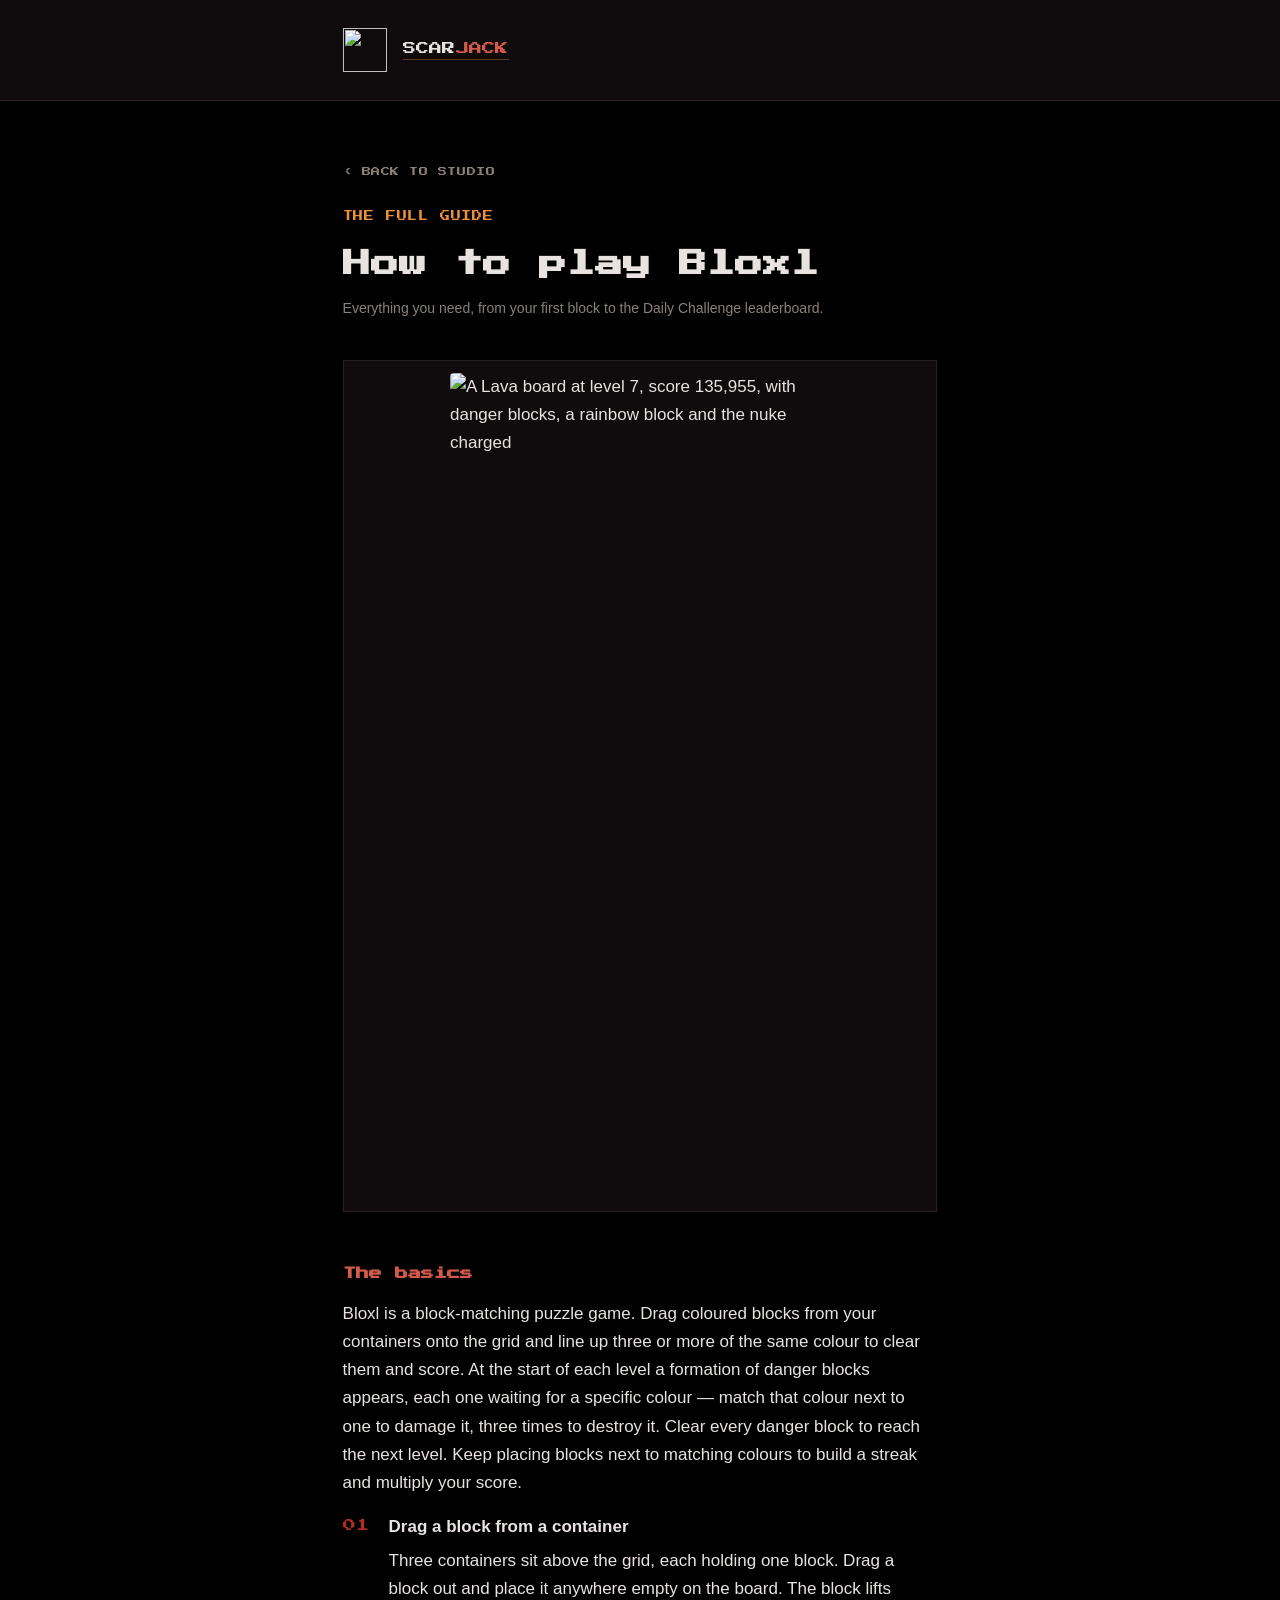
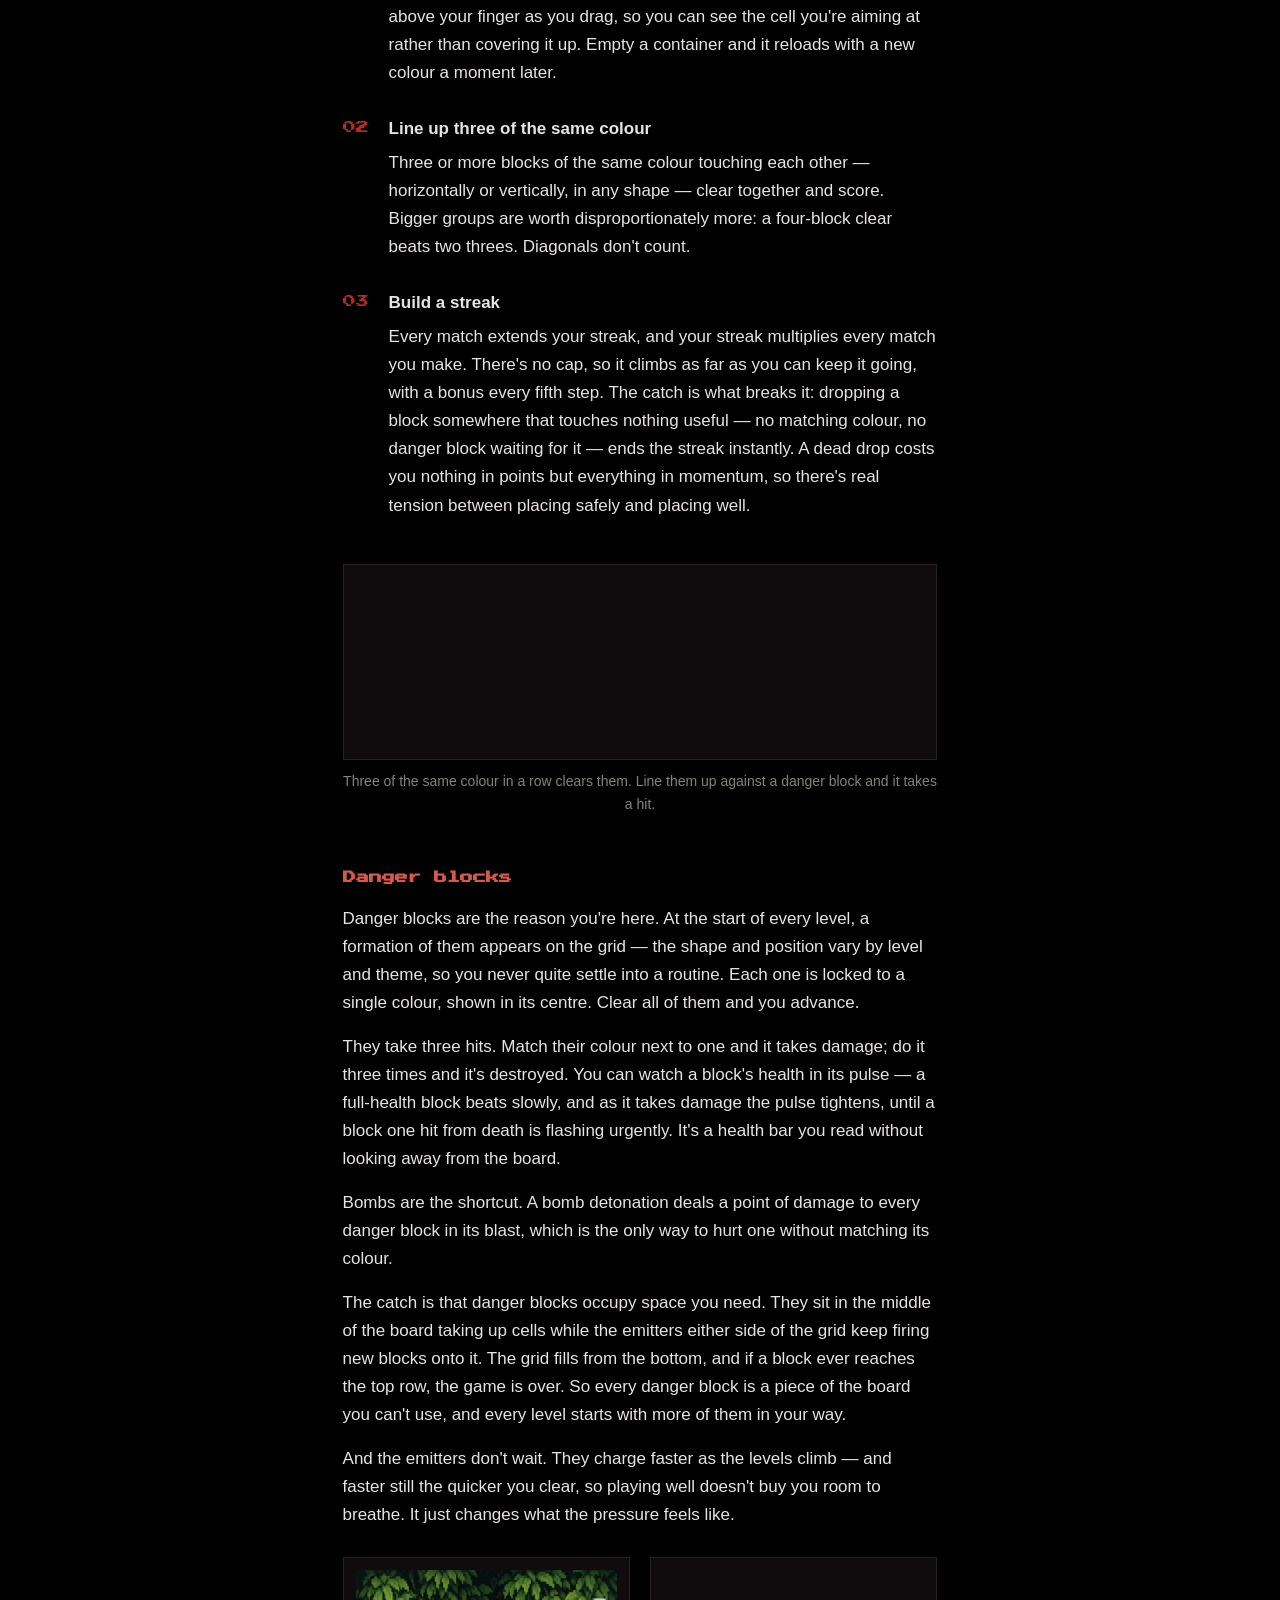
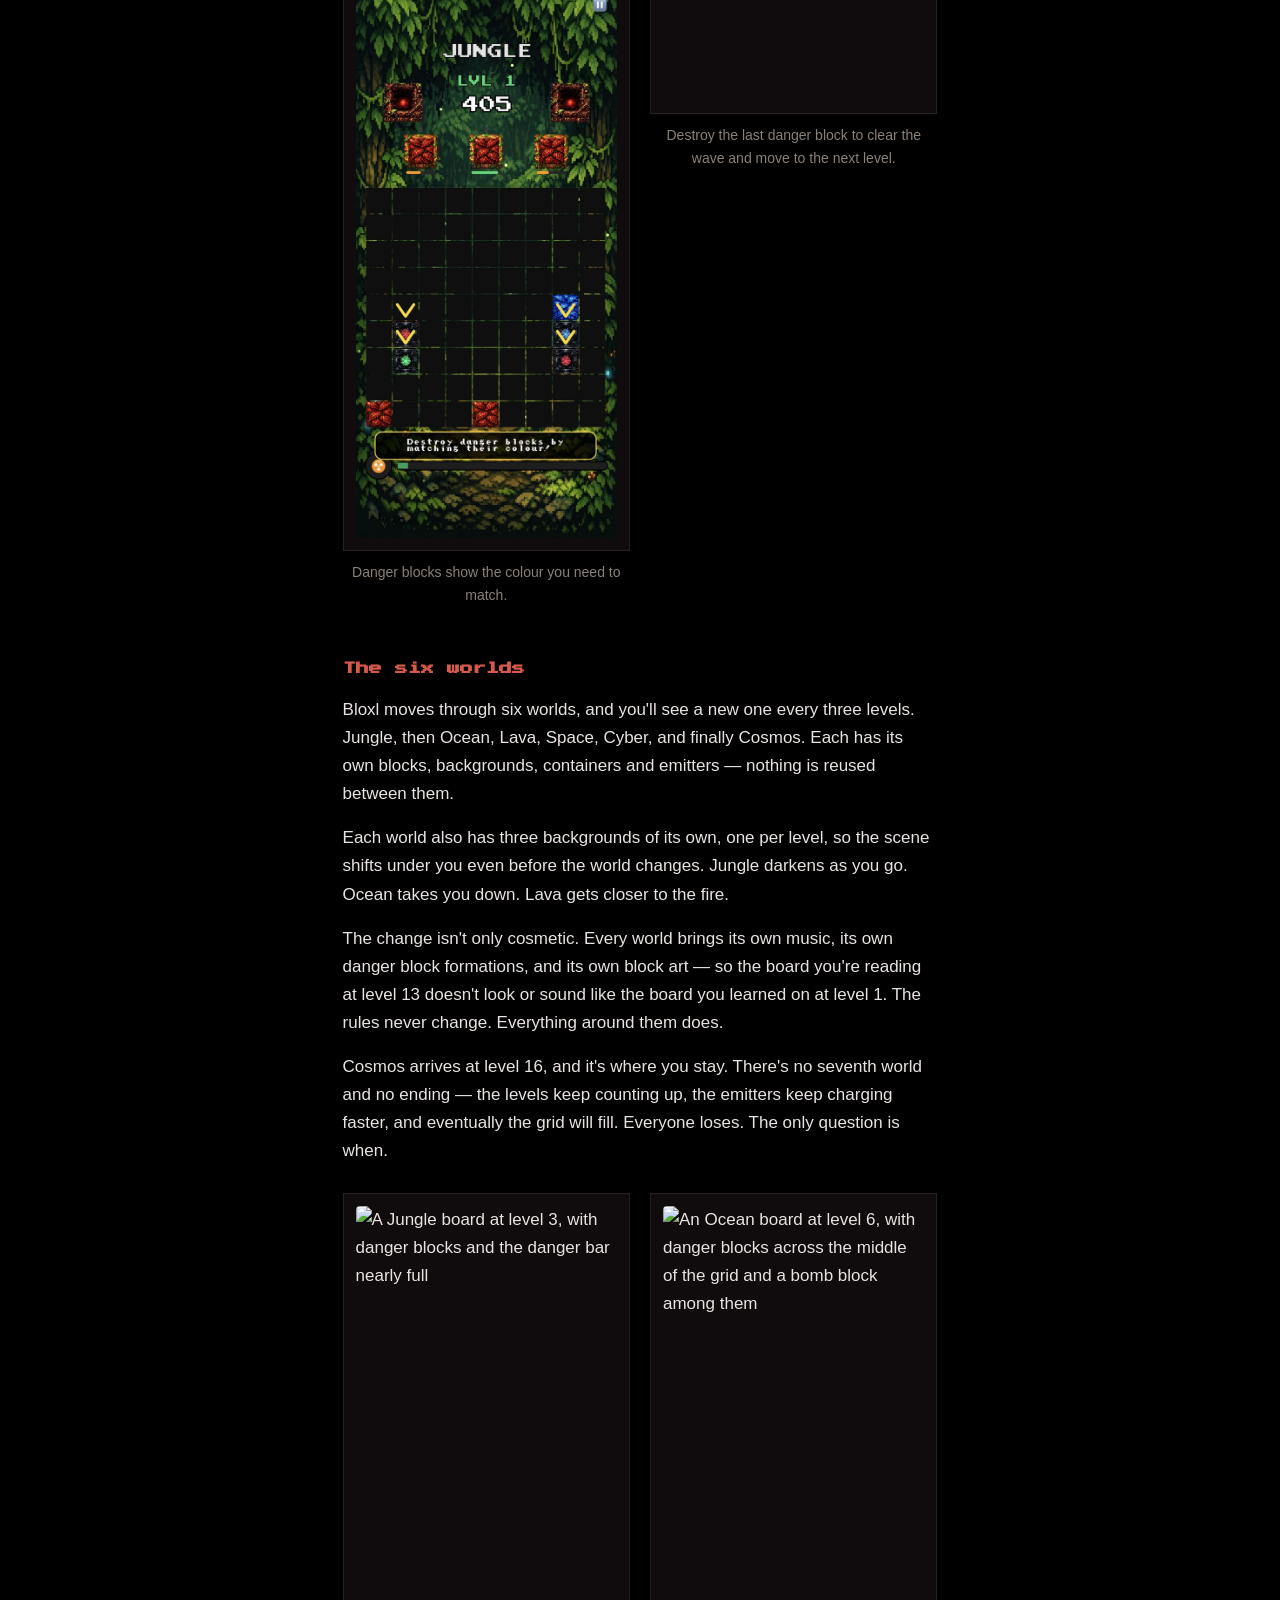
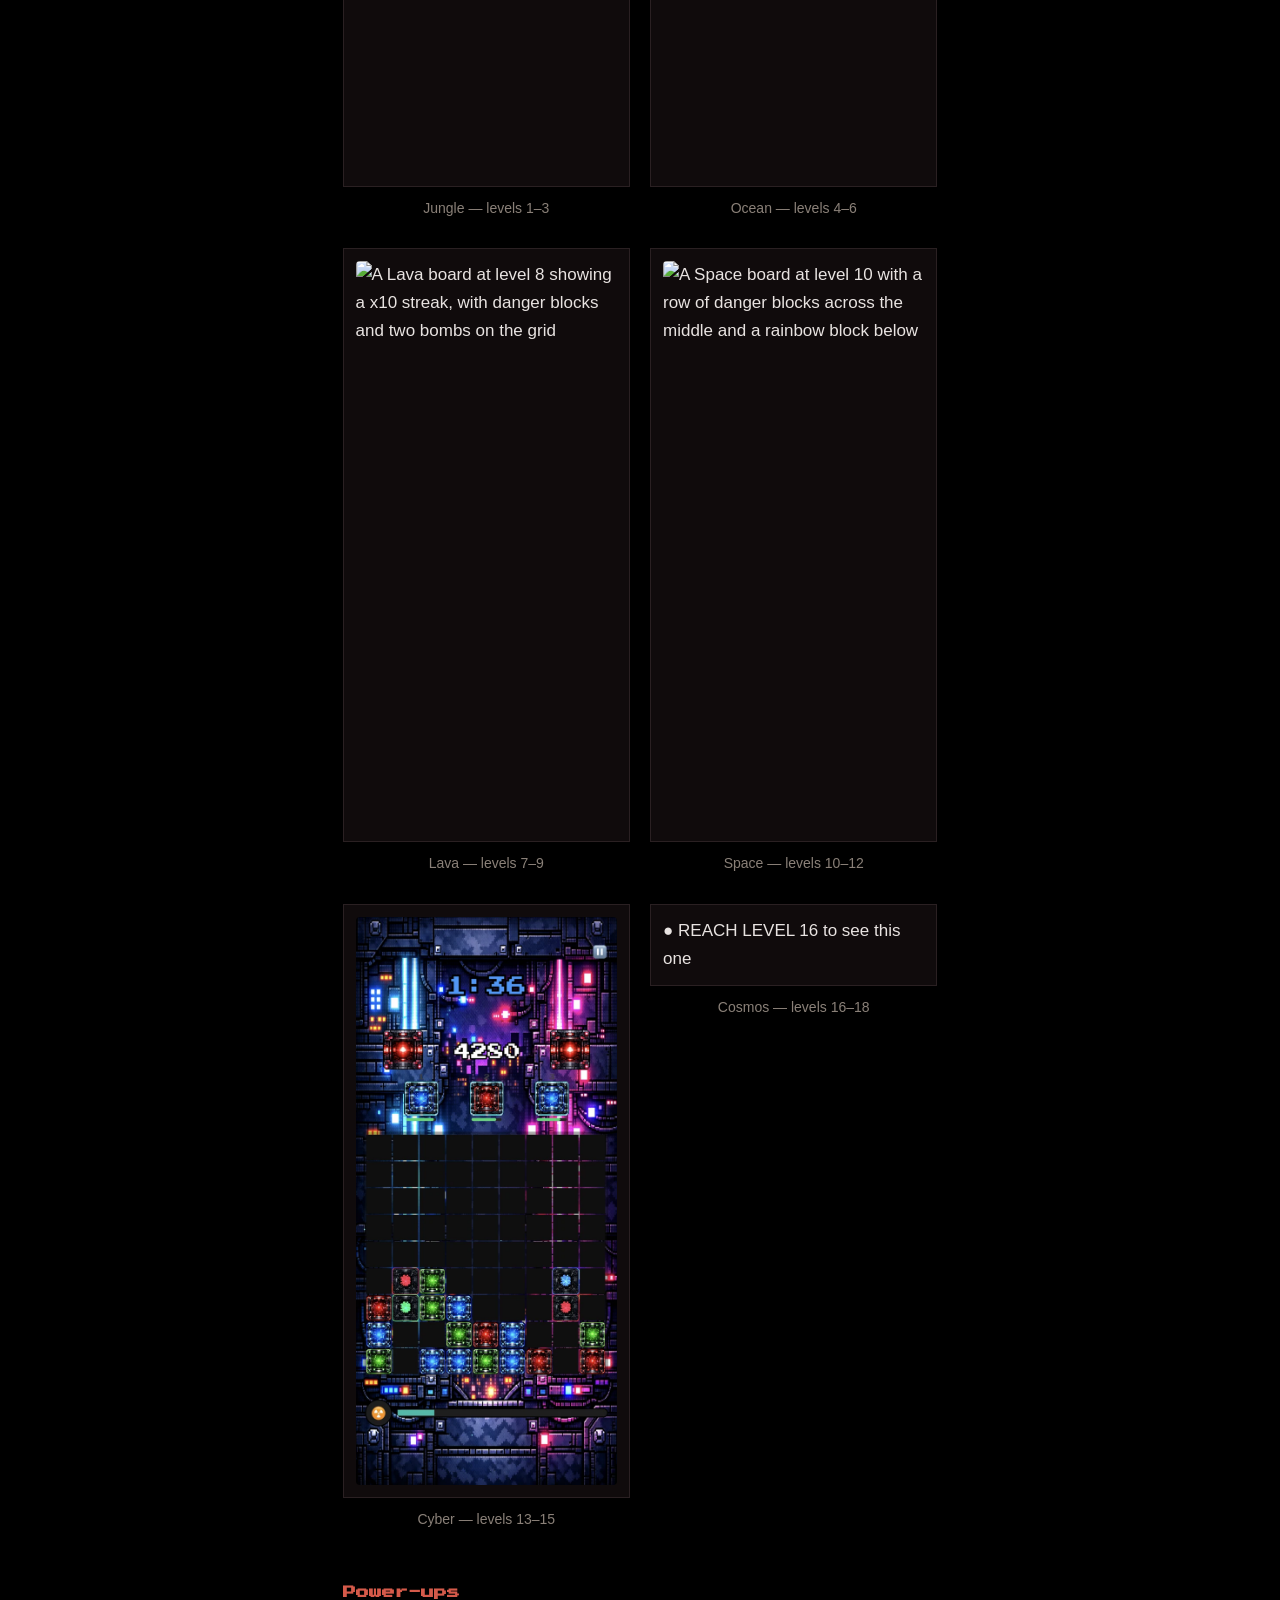
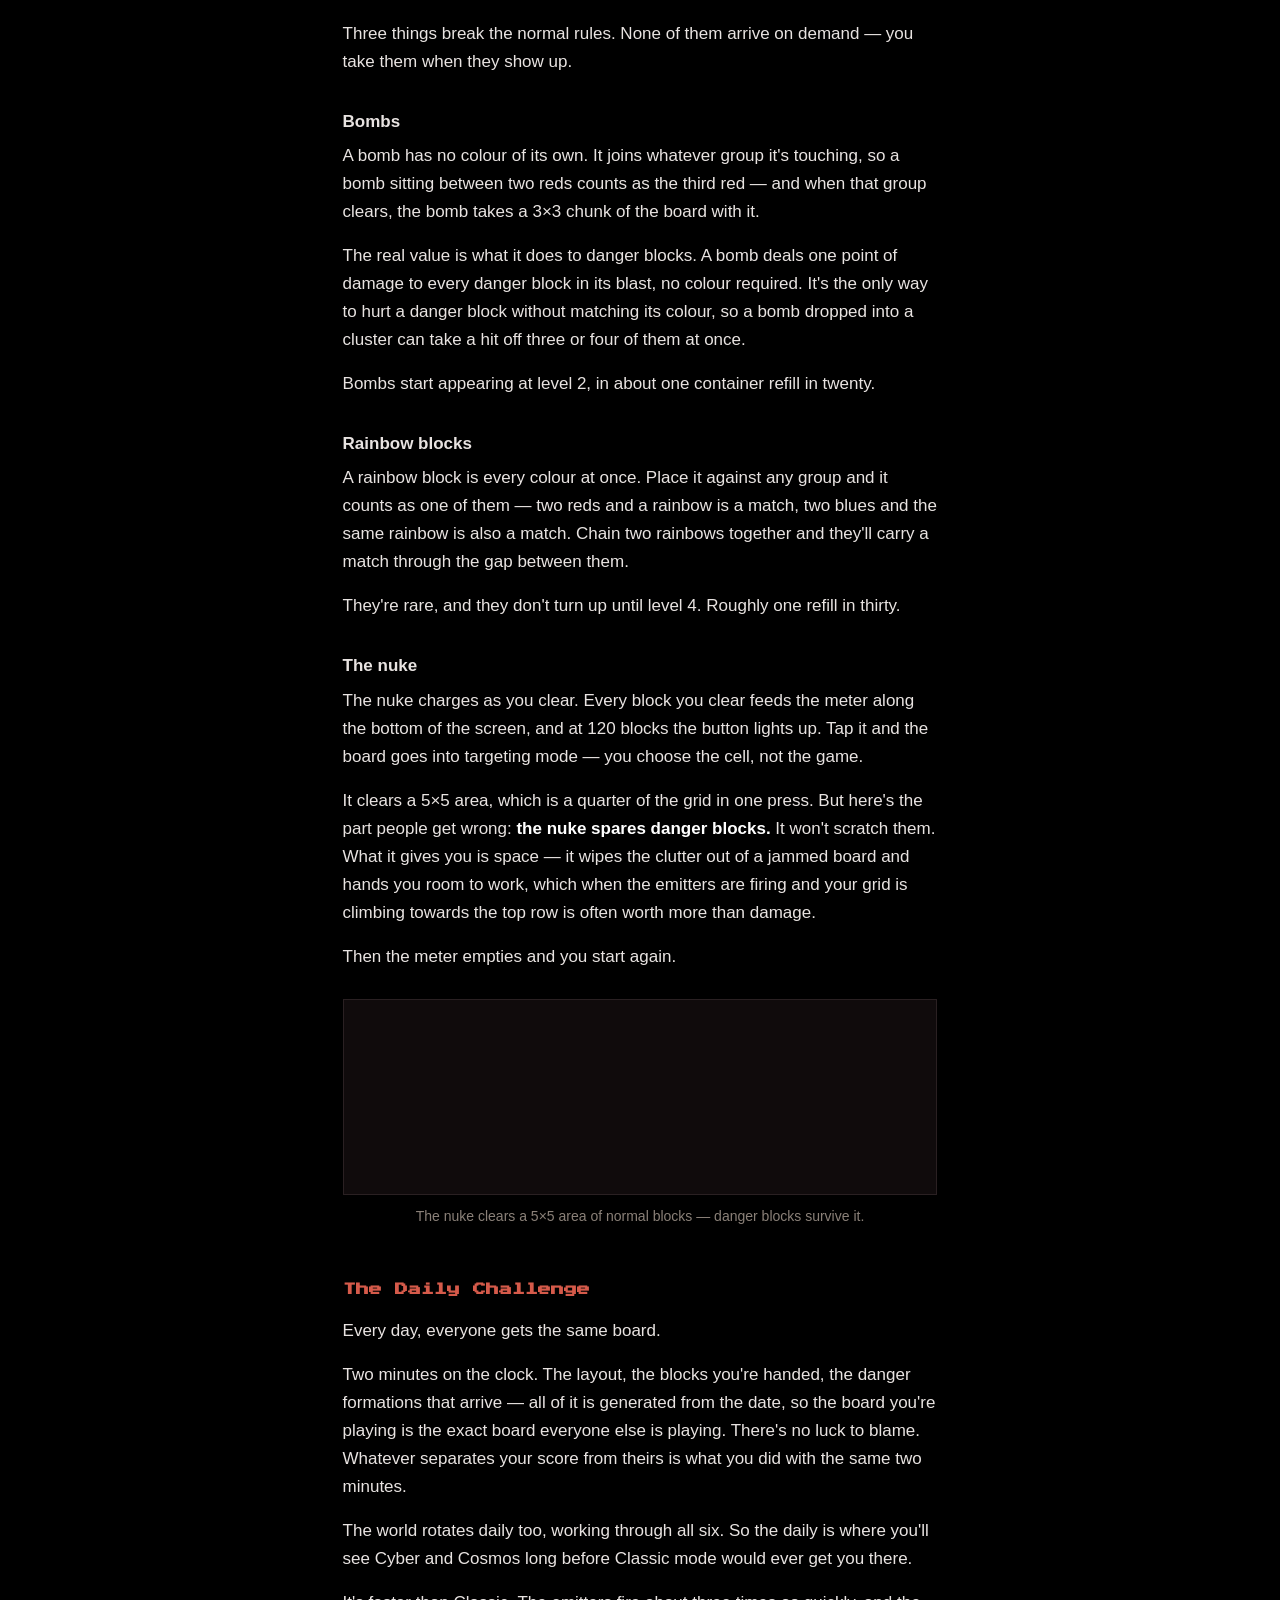
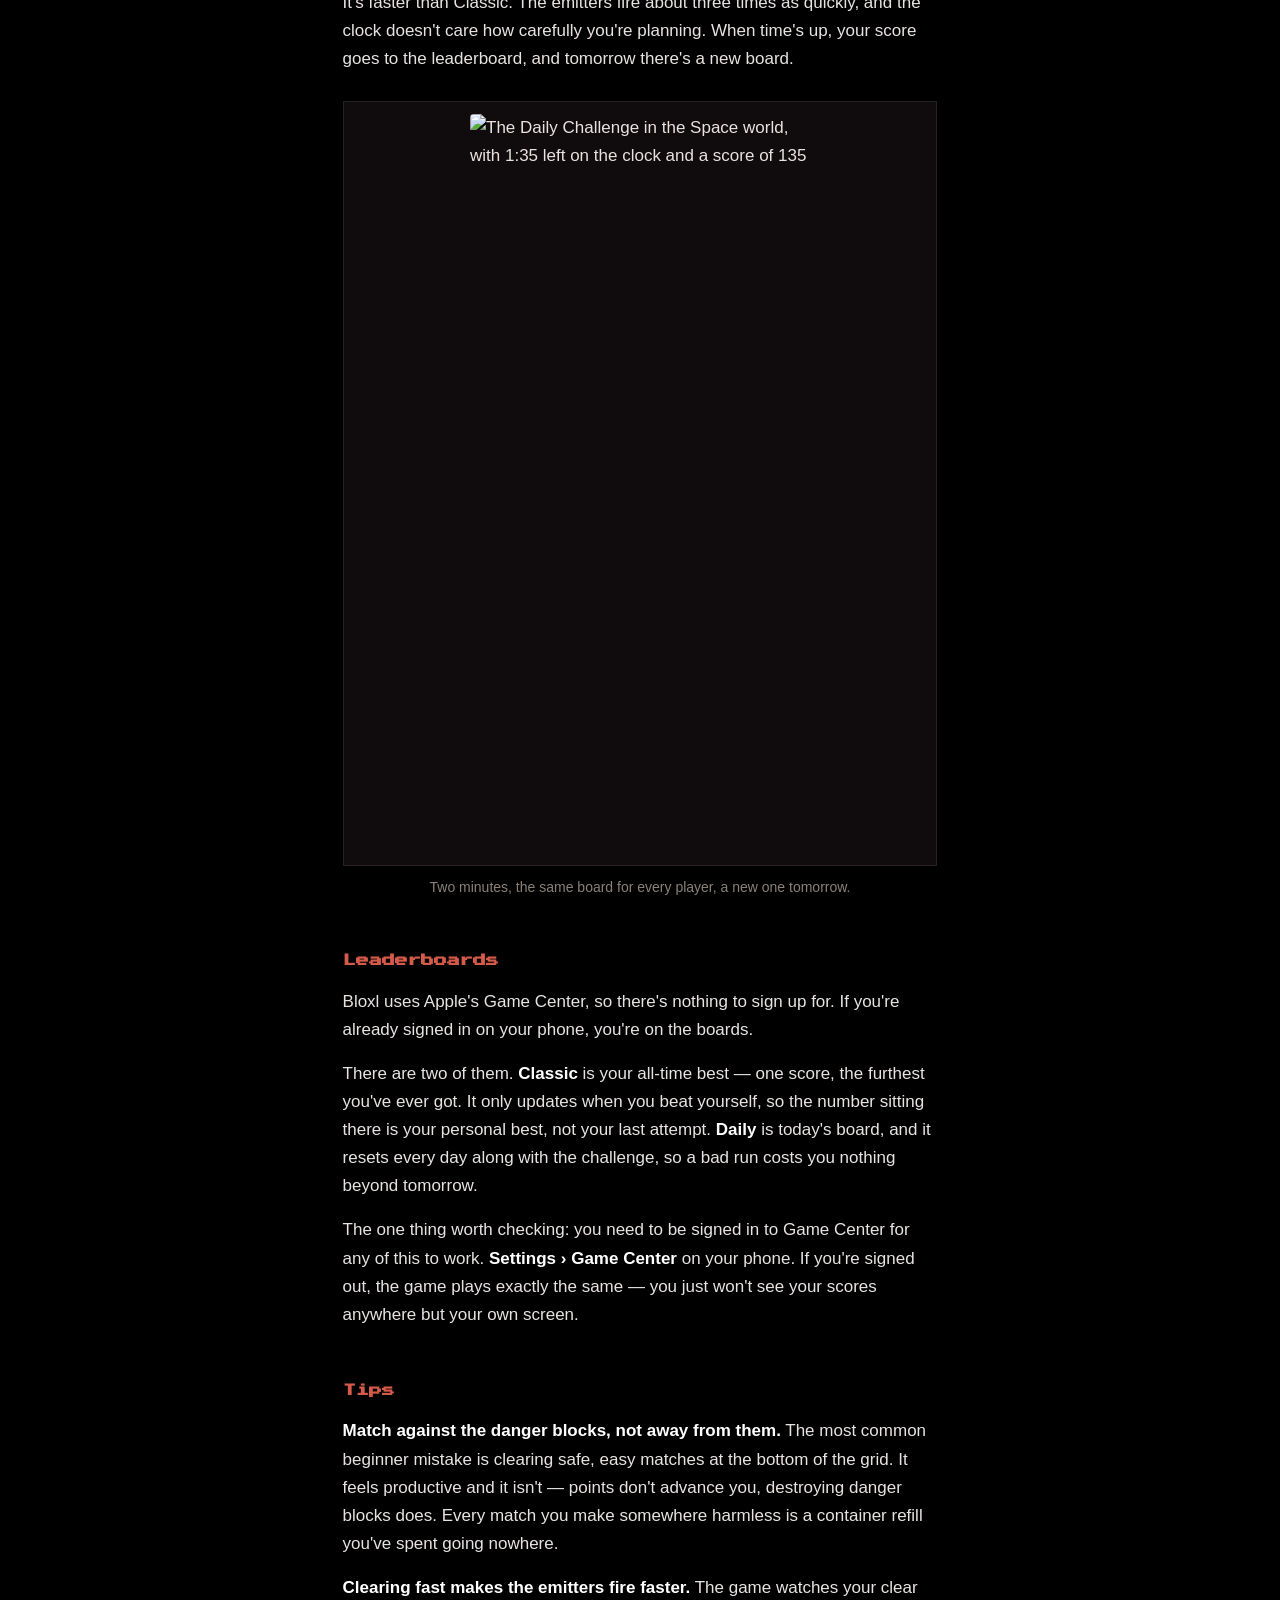
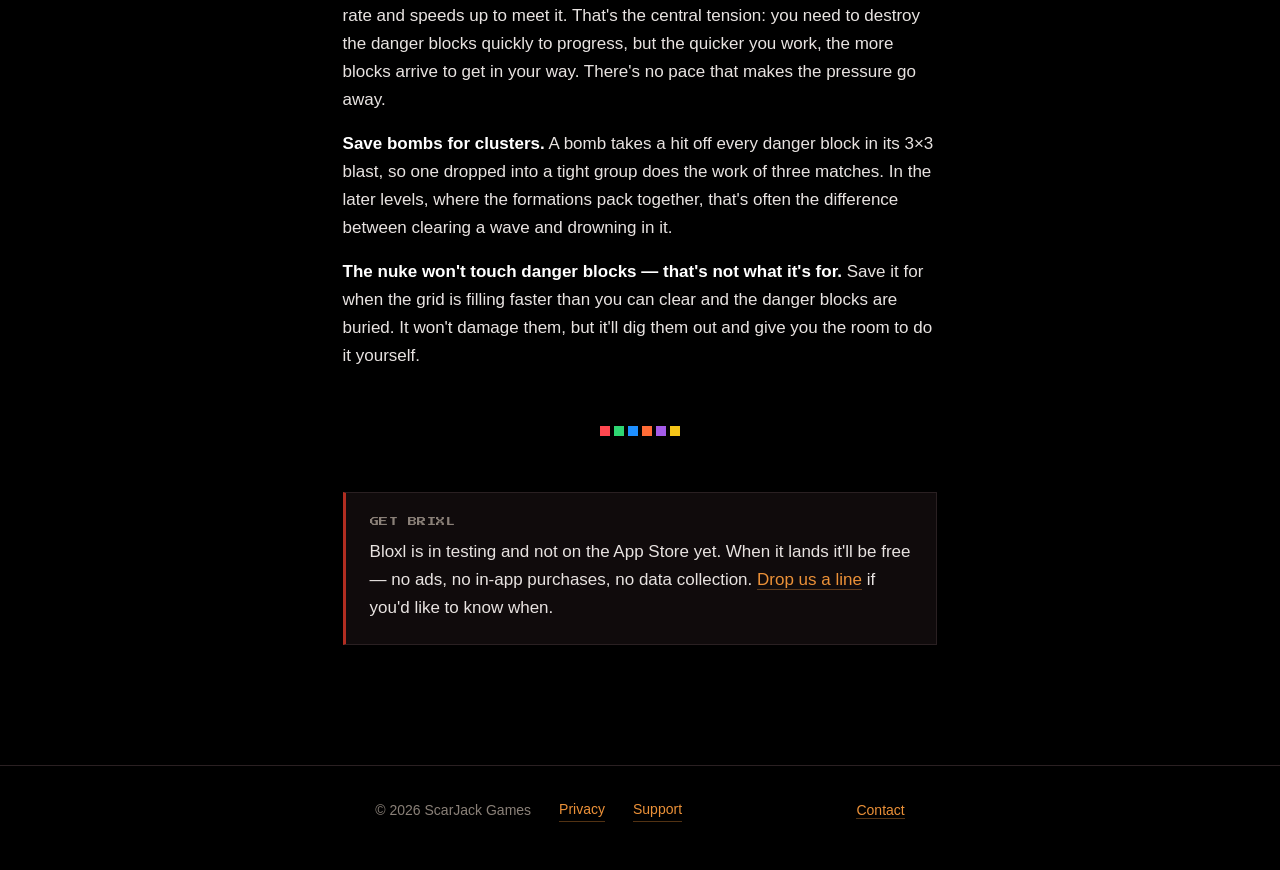
==== bloxl.html @ d1973237 "Add files via upload" ====
<!DOCTYPE html>
<html lang="en">
<head>
<meta charset="utf-8">
<meta name="viewport" content="width=device-width, initial-scale=1">
<title>How to play Bloxl — the full guide | ScarJack Games</title>
<meta name="description" content="A complete guide to Bloxl: placing blocks, building streaks, surviving danger blocks, the six worlds, the Daily Challenge, and power-ups.">
<link rel="canonical" href="https://scarjackgames.github.io/bloxl.html">
<meta name="theme-color" content="#000000">
<link rel="icon" href="logo.png">

<meta property="og:type" content="article">
<meta property="og:site_name" content="ScarJack Games">
<meta property="og:url" content="https://scarjackgames.github.io/bloxl.html">
<meta property="og:title" content="How to play Bloxl — the full guide">
<meta property="og:description" content="Placing blocks, building streaks, surviving danger blocks, the six worlds, and the Daily Challenge.">
<meta property="og:image" content="https://scarjackgames.github.io/banner.jpg">
<meta name="twitter:card" content="summary_large_image">

<link rel="stylesheet" href="style.css">
</head>
<body>

<header class="site-head">
  <div class="site-head__inner">
    <img class="mark" src="logo.png" alt="">
    <a class="wordmark" href="index.html">SCAR<span>JACK</span></a>
  </div>
</header>

<main>
  <a class="backlink" href="index.html">&lsaquo; BACK TO STUDIO</a>

  <p class="eyebrow">THE FULL GUIDE</p>
  <h1>How to play Bloxl</h1>
  <p class="updated">Everything you need, from your first block to the Daily Challenge leaderboard.</p>

  <!-- Hero shot -->
  <figure class="shot shot--hero">
    <div class="shot__frame">
      <img src="shots/hero.webp" width="760" height="1651"
           alt="A Lava board at level 7, score 135,955, with danger blocks, a rainbow block and the nuke charged">
    </div>
  </figure>


  <h2>The basics</h2>

  <p>Bloxl is a block-matching puzzle game. Drag coloured blocks from your containers onto the grid and line up three or more of the same colour to clear them and score. At the start of each level a formation of danger blocks appears, each one waiting for a specific colour &mdash; match that colour next to one to damage it, three times to destroy it. Clear every danger block to reach the next level. Keep placing blocks next to matching colours to build a streak and multiply your score.</p>

  <div class="step">
    <span class="step__num">01</span>
    <div class="step__body">
      <h3>Drag a block from a container</h3>
      <p>Three containers sit above the grid, each holding one block. Drag a block out and place it anywhere empty on the board. The block lifts above your finger as you drag, so you can see the cell you're aiming at rather than covering it up. Empty a container and it reloads with a new colour a moment later.</p>
    </div>
  </div>

  <div class="step">
    <span class="step__num">02</span>
    <div class="step__body">
      <h3>Line up three of the same colour</h3>
      <p>Three or more blocks of the same colour touching each other — horizontally or vertically, in any shape — clear together and score. Bigger groups are worth disproportionately more: a four-block clear beats two threes. Diagonals don't count.</p>
    </div>
  </div>

  <div class="step">
    <span class="step__num">03</span>
    <div class="step__body">
      <h3>Build a streak</h3>
      <p>Every match extends your streak, and your streak multiplies every match you make. There's no cap, so it climbs as far as you can keep it going, with a bonus every fifth step. The catch is what breaks it: dropping a block somewhere that touches nothing useful — no matching colour, no danger block waiting for it — ends the streak instantly. A dead drop costs you nothing in points but everything in momentum, so there's real tension between placing safely and placing well.
</p>
    </div>
  </div>

  <!-- Gameplay loop: a match clearing -->
  <figure class="shot">
    <div class="shot__frame">
      <video src="clips/match.mp4"
             width="600" height="1304"
             autoplay muted loop playsinline
             preload="auto"
             aria-label="Blocks being dragged onto the grid and clearing when three colours line up"></video>
    </div>
    <figcaption>Three of the same colour in a row clears them. Line them up against a danger block and it takes a hit.</figcaption>
  </figure>


  <h2>Danger blocks</h2>

  <p>Danger blocks are the reason you're here. At the start of every level, a formation of them appears on the grid — the shape and position vary by level and theme, so you never quite settle into a routine. Each one is locked to a single colour, shown in its centre. Clear all of them and you advance.</p>

  <p>They take three hits. Match their colour next to one and it takes damage; do it three times and it's destroyed. You can watch a block's health in its pulse — a full-health block beats slowly, and as it takes damage the pulse tightens, until a block one hit from death is flashing urgently. It's a health bar you read without looking away from the board.</p>

  <p>Bombs are the shortcut. A bomb detonation deals a point of damage to every danger block in its blast, which is the only way to hurt one without matching its colour.</p>

  <p>The catch is that danger blocks occupy space you need. They sit in the middle of the board taking up cells while the emitters either side of the grid keep firing new blocks onto it. The grid fills from the bottom, and if a block ever reaches the top row, the game is over. So every danger block is a piece of the board you can't use, and every level starts with more of them in your way.</p>

  <p>And the emitters don't wait. They charge faster as the levels climb — and faster still the quicker you clear, so playing well doesn't buy you room to breathe. It just changes what the pressure feels like.</p>

  <div class="shot-row">
    <!-- Danger blocks on the board -->
    <figure class="shot">
      <div class="shot__frame">
        <img src="shots/danger.webp" width="600" height="1303" loading="lazy"
             alt="Two danger blocks on the jungle board, each showing the block colour needed to destroy it">
      </div>
      <figcaption>Danger blocks show the colour you need to match.</figcaption>
    </figure>

    <!-- Loop: destroying a danger block -->
    <figure class="shot">
      <div class="shot__frame">
        <video src="clips/danger.mp4"
               width="600" height="1304"
               autoplay muted loop playsinline
               preload="metadata"
               aria-label="The last danger block being destroyed, triggering the wave cleared sequence and the transition to the next world"></video>
      </div>
      <figcaption>Destroy the last danger block to clear the wave and move to the next level.</figcaption>
    </figure>
  </div>


  <h2>The six worlds</h2>

  <p>Bloxl moves through six worlds, and you'll see a new one every three levels. Jungle, then Ocean, Lava, Space, Cyber, and finally Cosmos. Each has its own blocks, backgrounds, containers and emitters &mdash; nothing is reused between them.</p>

  <p>Each world also has three backgrounds of its own, one per level, so the scene shifts under you even before the world changes. Jungle darkens as you go. Ocean takes you down. Lava gets closer to the fire.</p>

  <p>The change isn't only cosmetic. Every world brings its own music, its own danger block formations, and its own block art — so the board you're reading at level 13 doesn't look or sound like the board you learned on at level 1. The rules never change. Everything around them does.</p>

  <p>Cosmos arrives at level 16, and it's where you stay. There's no seventh world and no ending — the levels keep counting up, the emitters keep charging faster, and eventually the grid will fill. Everyone loses. The only question is when.</p>

  <!-- Five worlds shown; Cosmos (16-18) is deliberately withheld
       so players discover it by reaching it. -->
  <div class="shot-row">
    <figure class="shot">
      <div class="shot__frame">
        <img src="shots/theme-jungle.webp" width="600" height="1304" loading="lazy"
             alt="A Jungle board at level 3, with danger blocks and the danger bar nearly full">
      </div>
      <figcaption>Jungle &mdash; levels 1&ndash;3</figcaption>
    </figure>
    <figure class="shot">
      <div class="shot__frame">
        <img src="shots/theme-ocean.webp" width="600" height="1304" loading="lazy"
             alt="An Ocean board at level 6, with danger blocks across the middle of the grid and a bomb block among them">
      </div>
      <figcaption>Ocean &mdash; levels 4&ndash;6</figcaption>
    </figure>
  </div>

  <div class="shot-row">
    <figure class="shot">
      <div class="shot__frame">
        <img src="shots/theme-lava.webp" width="600" height="1304" loading="lazy"
             alt="A Lava board at level 8 showing a x10 streak, with danger blocks and two bombs on the grid">
      </div>
      <figcaption>Lava &mdash; levels 7&ndash;9</figcaption>
    </figure>
    <figure class="shot">
      <div class="shot__frame">
        <img src="shots/theme-space.webp" width="600" height="1304" loading="lazy"
             alt="A Space board at level 10 with a row of danger blocks across the middle and a rainbow block below">
      </div>
      <figcaption>Space &mdash; levels 10&ndash;12</figcaption>
    </figure>
  </div>

  <div class="shot-row">
    <figure class="shot">
      <div class="shot__frame">
        <img src="shots/theme-cyber.webp" width="600" height="1304" loading="lazy"
             alt="A Cyber board, neon circuitry behind a grid of glowing block panels">
      </div>
      <figcaption>Cyber &mdash; levels 13&ndash;15</figcaption>
    </figure>
    <figure class="shot">
      <div class="shot__frame">
        <div class="locked" role="img"
             aria-label="Cosmos is not shown. Reach level 16 to see it.">
          <span class="locked__icon">&#9679;</span>
          <span class="locked__line">REACH LEVEL 16</span>
          <span class="locked__sub">to see this one</span>
        </div>
      </div>
      <figcaption>Cosmos &mdash; levels 16&ndash;18</figcaption>
    </figure>
  </div>

  <h2>Power-ups</h2>

  <p>Three things break the normal rules. None of them arrive on demand &mdash; you take them when they show up.</p>

  <h3>Bombs</h3>

  <p>A bomb has no colour of its own. It joins whatever group it's touching, so a bomb sitting between two reds counts as the third red &mdash; and when that group clears, the bomb takes a 3&times;3 chunk of the board with it.</p>

  <p>The real value is what it does to danger blocks. A bomb deals one point of damage to every danger block in its blast, no colour required. It's the only way to hurt a danger block without matching its colour, so a bomb dropped into a cluster can take a hit off three or four of them at once.</p>

  <p>Bombs start appearing at level 2, in about one container refill in twenty.</p>

  <h3>Rainbow blocks</h3>

  <p>A rainbow block is every colour at once. Place it against any group and it counts as one of them &mdash; two reds and a rainbow is a match, two blues and the same rainbow is also a match. Chain two rainbows together and they'll carry a match through the gap between them.</p>

  <p>They're rare, and they don't turn up until level 4. Roughly one refill in thirty.</p>

  <h3>The nuke</h3>

  <p>The nuke charges as you clear. Every block you clear feeds the meter along the bottom of the screen, and at 120 blocks the button lights up. Tap it and the board goes into targeting mode &mdash; you choose the cell, not the game.</p>

  <p>It clears a 5&times;5 area, which is a quarter of the grid in one press. But here's the part people get wrong: <strong>the nuke spares danger blocks.</strong> It won't scratch them. What it gives you is space &mdash; it wipes the clutter out of a jammed board and hands you room to work, which when the emitters are firing and your grid is climbing towards the top row is often worth more than damage.</p>

  <p>Then the meter empties and you start again.</p>

  <!-- Loop: the nuke firing -->
  <figure class="shot">
    <div class="shot__frame">
      <video src="clips/nuke.mp4"
             width="600" height="1304"
             autoplay muted loop playsinline
             preload="metadata"
             aria-label="The nuke detonating and clearing a 5 by 5 area of the grid"></video>
    </div>
    <figcaption>The nuke clears a 5&times;5 area of normal blocks &mdash; danger blocks survive it.</figcaption>
  </figure>


  <h2>The Daily Challenge</h2>

  <p>Every day, everyone gets the same board.</p>

  <p>Two minutes on the clock. The layout, the blocks you're handed, the danger formations that arrive &mdash; all of it is generated from the date, so the board you're playing is the exact board everyone else is playing. There's no luck to blame. Whatever separates your score from theirs is what you did with the same two minutes.</p>

  <p>The world rotates daily too, working through all six. So the daily is where you'll see Cyber and Cosmos long before Classic mode would ever get you there.</p>

  <p>It's faster than Classic. The emitters fire about three times as quickly, and the clock doesn't care how carefully you're planning. When time's up, your score goes to the leaderboard, and tomorrow there's a new board.</p>

  <figure class="shot">
    <div class="shot__frame">
      <img src="shots/daily.webp" width="600" height="1304" loading="lazy"
           alt="The Daily Challenge in the Space world, with 1:35 left on the clock and a score of 135">
    </div>
    <figcaption>Two minutes, the same board for every player, a new one tomorrow.</figcaption>
  </figure>


  <h2>Leaderboards</h2>

  <p>Bloxl uses Apple's Game Center, so there's nothing to sign up for. If you're already signed in on your phone, you're on the boards.</p>

  <p>There are two of them. <strong>Classic</strong> is your all-time best &mdash; one score, the furthest you've ever got. It only updates when you beat yourself, so the number sitting there is your personal best, not your last attempt. <strong>Daily</strong> is today's board, and it resets every day along with the challenge, so a bad run costs you nothing beyond tomorrow.</p>

  <p>The one thing worth checking: you need to be signed in to Game Center for any of this to work. <strong>Settings &rsaquo; Game Center</strong> on your phone. If you're signed out, the game plays exactly the same &mdash; you just won't see your scores anywhere but your own screen.</p>


  <h2>Tips</h2>

  <p><strong>Match against the danger blocks, not away from them.</strong> The most common beginner mistake is clearing safe, easy matches at the bottom of the grid. It feels productive and it isn't &mdash; points don't advance you, destroying danger blocks does. Every match you make somewhere harmless is a container refill you've spent going nowhere.</p>

  <p><strong>Clearing fast makes the emitters fire faster.</strong> The game watches your clear rate and speeds up to meet it. That's the central tension: you need to destroy the danger blocks quickly to progress, but the quicker you work, the more blocks arrive to get in your way. There's no pace that makes the pressure go away.</p>

  <p><strong>Save bombs for clusters.</strong> A bomb takes a hit off every danger block in its 3&times;3 blast, so one dropped into a tight group does the work of three matches. In the later levels, where the formations pack together, that's often the difference between clearing a wave and drowning in it.</p>

  <p><strong>The nuke won't touch danger blocks &mdash; that's not what it's for.</strong> Save it for when the grid is filling faster than you can clear and the danger blocks are buried. It won't damage them, but it'll dig them out and give you the room to do it yourself.</p>


  <div class="divider">
    <ul class="blocks"><li></li><li></li><li></li><li></li><li></li><li></li></ul>
  </div>

  <!-- ============================================================
       DOWNLOAD CTA — swap in the App Store link once live.
       Until then this points at support. Apple's official badge:
       https://developer.apple.com/app-store/marketing/guidelines/
       ============================================================ -->
  <div class="card">
    <span class="label">GET BRIXL</span>
    <p>Bloxl is in testing and not on the App Store yet. When it lands it'll be free &mdash; no ads, no in-app purchases, no data collection. <a href="mailto:scarjackgames@gmail.com?subject=Bloxl">Drop us a line</a> if you'd like to know when.</p>
  </div>

</main>

<footer class="site-foot">
  <div class="site-foot__inner">
    <span>&copy; 2026 ScarJack Games</span>
    <a href="privacy.html">Privacy</a>
    <a href="support.html">Support</a>
    <span class="spacer"><a href="mailto:scarjackgames@gmail.com">Contact</a></span>
  </div>
</footer>

</body>
</html>
---- style.css ----
/* LeadoverLove Studios — shared styles
   Palette sampled directly from the studio cobra mark. */

@import url('https://fonts.googleapis.com/css2?family=Press+Start+2P&display=swap');

:root {
  --ink:        #000000;
  --ink-raised: #100B0C;
  --red:        #B12D21;
  --red-lit:    #D55A4A;
  --amber:      #EC9138;
  --amber-lit:  #F3BA63;
  --text:       #E8E3E1;
  --muted:      #8A8078;
  --rule:       #2A2022;

  --display: 'Press Start 2P', ui-monospace, monospace;
  --body: -apple-system, BlinkMacSystemFont, 'Segoe UI', Inter, Helvetica, Arial, sans-serif;

  --measure: 68ch;
}

*, *::before, *::after { box-sizing: border-box; }

html { -webkit-text-size-adjust: 100%; }

body {
  margin: 0;
  background: var(--ink);
  color: var(--text);
  font-family: var(--body);
  font-size: 17px;
  line-height: 1.65;
  -webkit-font-smoothing: antialiased;
}

/* ---- Pixel block rule: the signature device.
       Squares in Brixl's six block colours. ---- */
.blocks {
  display: flex;
  gap: 4px;
  margin: 0;
  padding: 0;
  list-style: none;
}
.blocks li { width: 10px; height: 10px; }
.blocks li:nth-child(1) { background: #FF474F; }
.blocks li:nth-child(2) { background: #2ED672; }
.blocks li:nth-child(3) { background: #1E8FFF; }
.blocks li:nth-child(4) { background: #FF6B36; }
.blocks li:nth-child(5) { background: #A45BE8; }
.blocks li:nth-child(6) { background: #F5C518; }

/* ---- Header ---- */
.site-head {
  border-bottom: 1px solid var(--rule);
  background: var(--ink-raised);
}
.site-head__inner {
  max-width: var(--measure);
  margin: 0 auto;
  padding: 28px 24px;
  display: flex;
  align-items: center;
  gap: 16px;
}
.mark {
  width: 44px;
  height: 44px;
  image-rendering: pixelated;
  flex: none;
}
.wordmark {
  font-family: var(--display);
  font-size: 13px;
  letter-spacing: 0.02em;
  color: var(--text);
  text-decoration: none;
  line-height: 1.4;
}
.wordmark span { color: var(--red-lit); }

/* ---- Layout ---- */
main {
  max-width: var(--measure);
  margin: 0 auto;
  padding: 56px 24px 96px;
}

.eyebrow {
  font-family: var(--display);
  font-size: 10px;
  color: var(--amber);
  letter-spacing: 0.08em;
  margin: 0 0 20px;
}

h1 {
  font-family: var(--display);
  font-size: clamp(18px, 4.5vw, 28px);
  line-height: 1.45;
  color: var(--text);
  margin: 0 0 12px;
}

.updated {
  color: var(--muted);
  font-size: 14px;
  margin: 0 0 40px;
}

h2 {
  font-family: var(--display);
  font-size: 13px;
  line-height: 1.6;
  color: var(--red-lit);
  margin: 52px 0 16px;
}

h3 {
  font-size: 17px;
  font-weight: 650;
  color: var(--text);
  margin: 32px 0 6px;
}

p { margin: 0 0 16px; }

strong { color: #FFF; font-weight: 650; }

a {
  color: var(--amber);
  text-decoration: none;
  border-bottom: 1px solid rgba(236, 145, 56, 0.35);
  transition: color 0.15s ease, border-color 0.15s ease;
}
a:hover { color: var(--amber-lit); border-bottom-color: var(--amber-lit); }
a:focus-visible {
  outline: 2px solid var(--amber);
  outline-offset: 3px;
  border-radius: 2px;
}

/* ---- Contact card ---- */
.card {
  background: var(--ink-raised);
  border: 1px solid var(--rule);
  border-left: 3px solid var(--red);
  padding: 22px 24px;
  margin: 24px 0;
}
.card p:last-child { margin-bottom: 0; }
.card .label {
  font-family: var(--display);
  font-size: 9px;
  color: var(--muted);
  letter-spacing: 0.06em;
  display: block;
  margin-bottom: 8px;
}

/* ---- Divider ---- */
.divider {
  margin: 56px 0;
  display: flex;
  justify-content: center;
}

/* ---- Media: screenshots and video loops ----
   Phone-shaped media sits in a framed figure. Video uses
   autoplay+muted+loop+playsinline so it behaves like a GIF
   at a fraction of the file size, and still plays on iOS. */
.shot {
  margin: 28px 0;
}
.shot__frame {
  background: var(--ink-raised);
  border: 1px solid var(--rule);
  padding: 12px;
  display: flex;
  justify-content: center;
}
.shot__frame img,
.shot__frame video {
  display: block;
  width: 100%;
  max-width: 340px;
  height: auto;
  border-radius: 4px;
}
.shot figcaption {
  color: var(--muted);
  font-size: 14px;
  margin-top: 10px;
  text-align: center;
}

/* The opening shot gets more room than the inline ones */
.shot--hero .shot__frame img {
  max-width: 380px;
}

/* Side-by-side on wider screens */
.shot-row {
  display: grid;
  grid-template-columns: 1fr 1fr;
  gap: 20px;
  margin: 28px 0;
}
.shot-row .shot { margin: 0; }

/* ---- Placeholder: delete these rules once real media is in ---- */
.placeholder {
  background: repeating-linear-gradient(
    45deg,
    #140F10,
    #140F10 10px,
    #1A1214 10px,
    #1A1214 20px
  );
  border: 1px dashed #3A2C2E;
  aspect-ratio: 9 / 19.5;
  width: 100%;
  max-width: 300px;
  display: flex;
  align-items: center;
  justify-content: center;
  text-align: center;
  padding: 20px;
  color: #6A605C;
  font-family: var(--display);
  font-size: 9px;
  line-height: 2;
}
.placeholder--wide { aspect-ratio: 16 / 9; max-width: 100%; }

/* ---- Numbered steps ---- */
.step {
  display: flex;
  gap: 18px;
  margin: 0 0 12px;
  align-items: baseline;
}
.step__num {
  font-family: var(--display);
  font-size: 13px;
  color: var(--red);
  flex: none;
  width: 28px;
}
.step__body { flex: 1; }
.step__body h3 { margin-top: 0; }

/* ---- Back link ---- */
.backlink {
  font-family: var(--display);
  font-size: 9px;
  letter-spacing: 0.06em;
  color: var(--muted);
  text-decoration: none;
  border-bottom: none;
  display: inline-block;
  margin-bottom: 28px;
}
.backlink:hover { color: var(--amber); border-bottom: none; }

@media (max-width: 560px) {
  .shot-row { grid-template-columns: 1fr; }
  .step { gap: 12px; }
  .step__num { width: 22px; font-size: 11px; }
}

/* ---- Footer ---- */
.site-foot {
  border-top: 1px solid var(--rule);
  padding: 32px 24px 48px;
}
.site-foot__inner {
  max-width: var(--measure);
  margin: 0 auto;
  display: flex;
  flex-wrap: wrap;
  gap: 12px 28px;
  align-items: center;
  font-size: 14px;
  color: var(--muted);
}
.site-foot a { font-size: 14px; }
.site-foot .spacer { margin-left: auto; }

@media (max-width: 560px) {
  body { font-size: 16px; }
  .site-head__inner { padding: 22px 20px; }
  main { padding: 40px 20px 72px; }
  .wordmark { font-size: 11px; }
  h2 { font-size: 12px; }
  .site-foot .spacer { margin-left: 0; }
}

@media (prefers-reduced-motion: reduce) {
  * { transition: none !important; animation: none !important; }
}
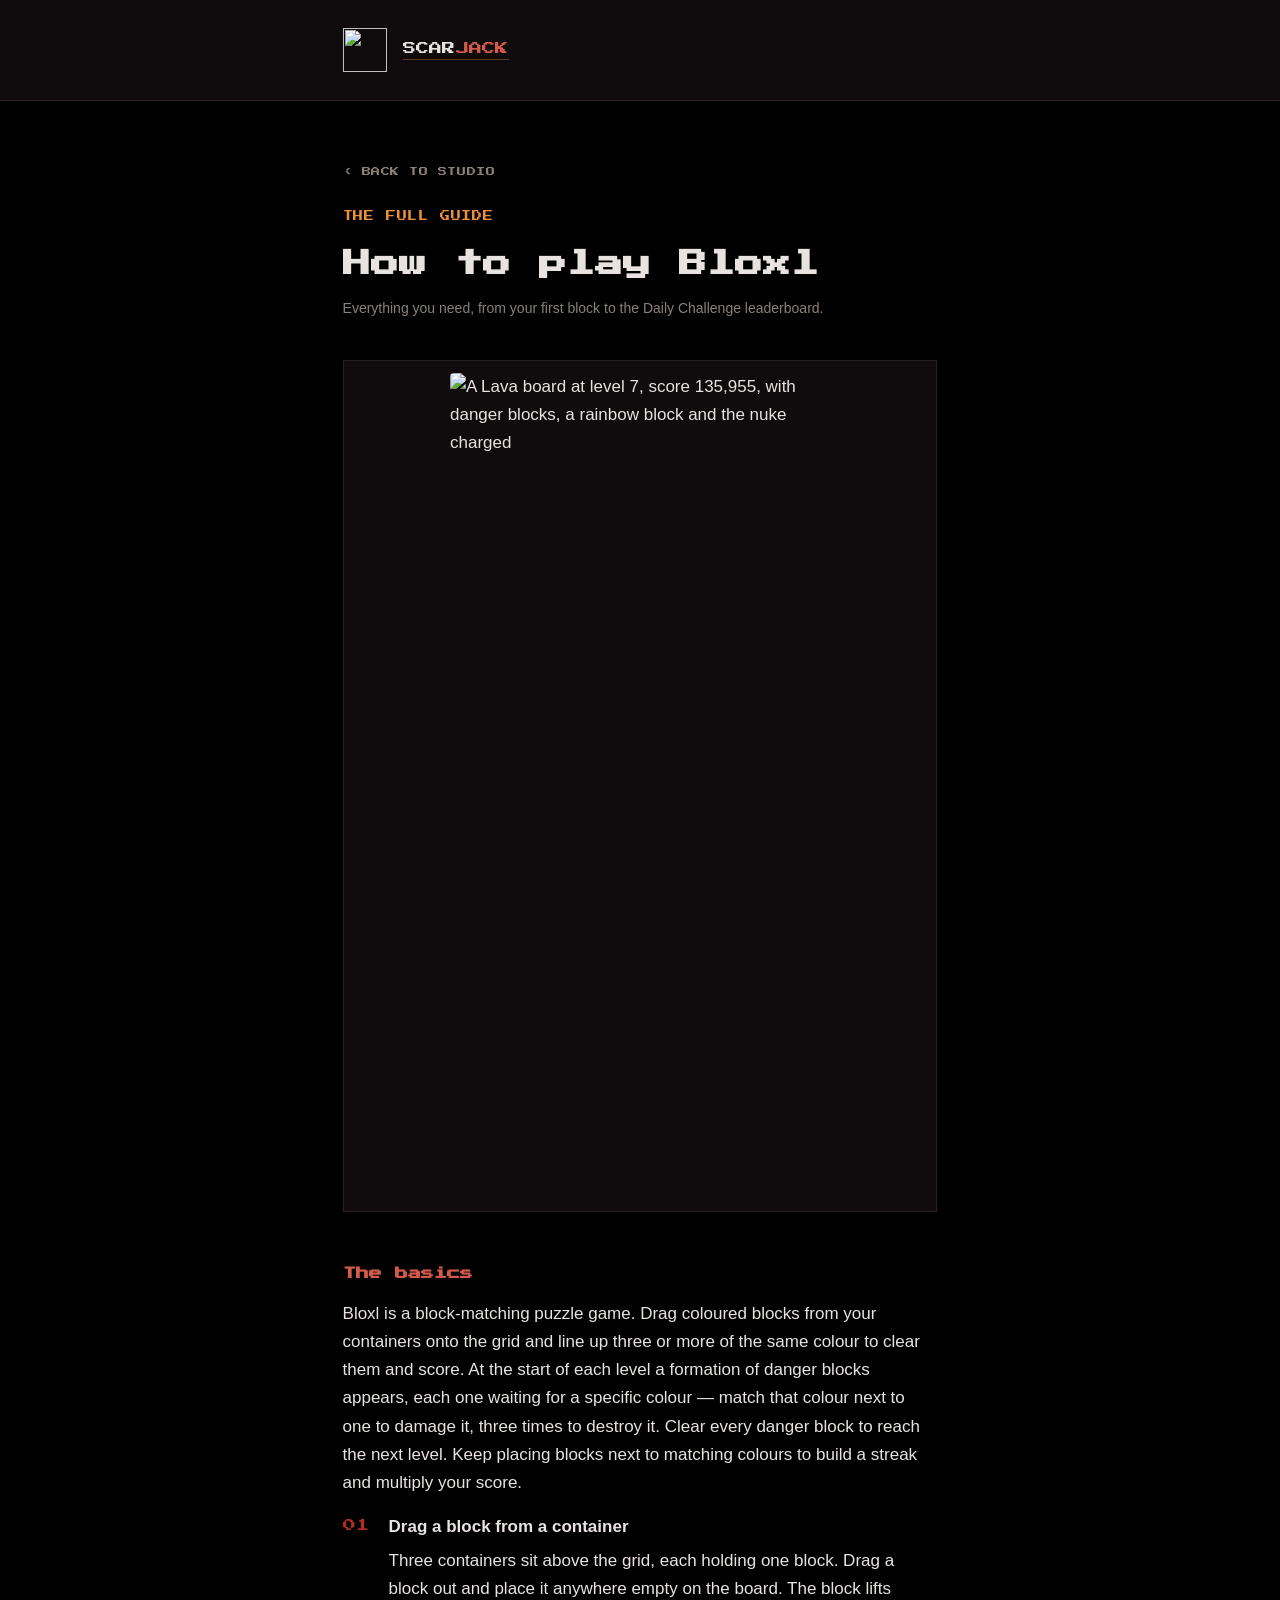
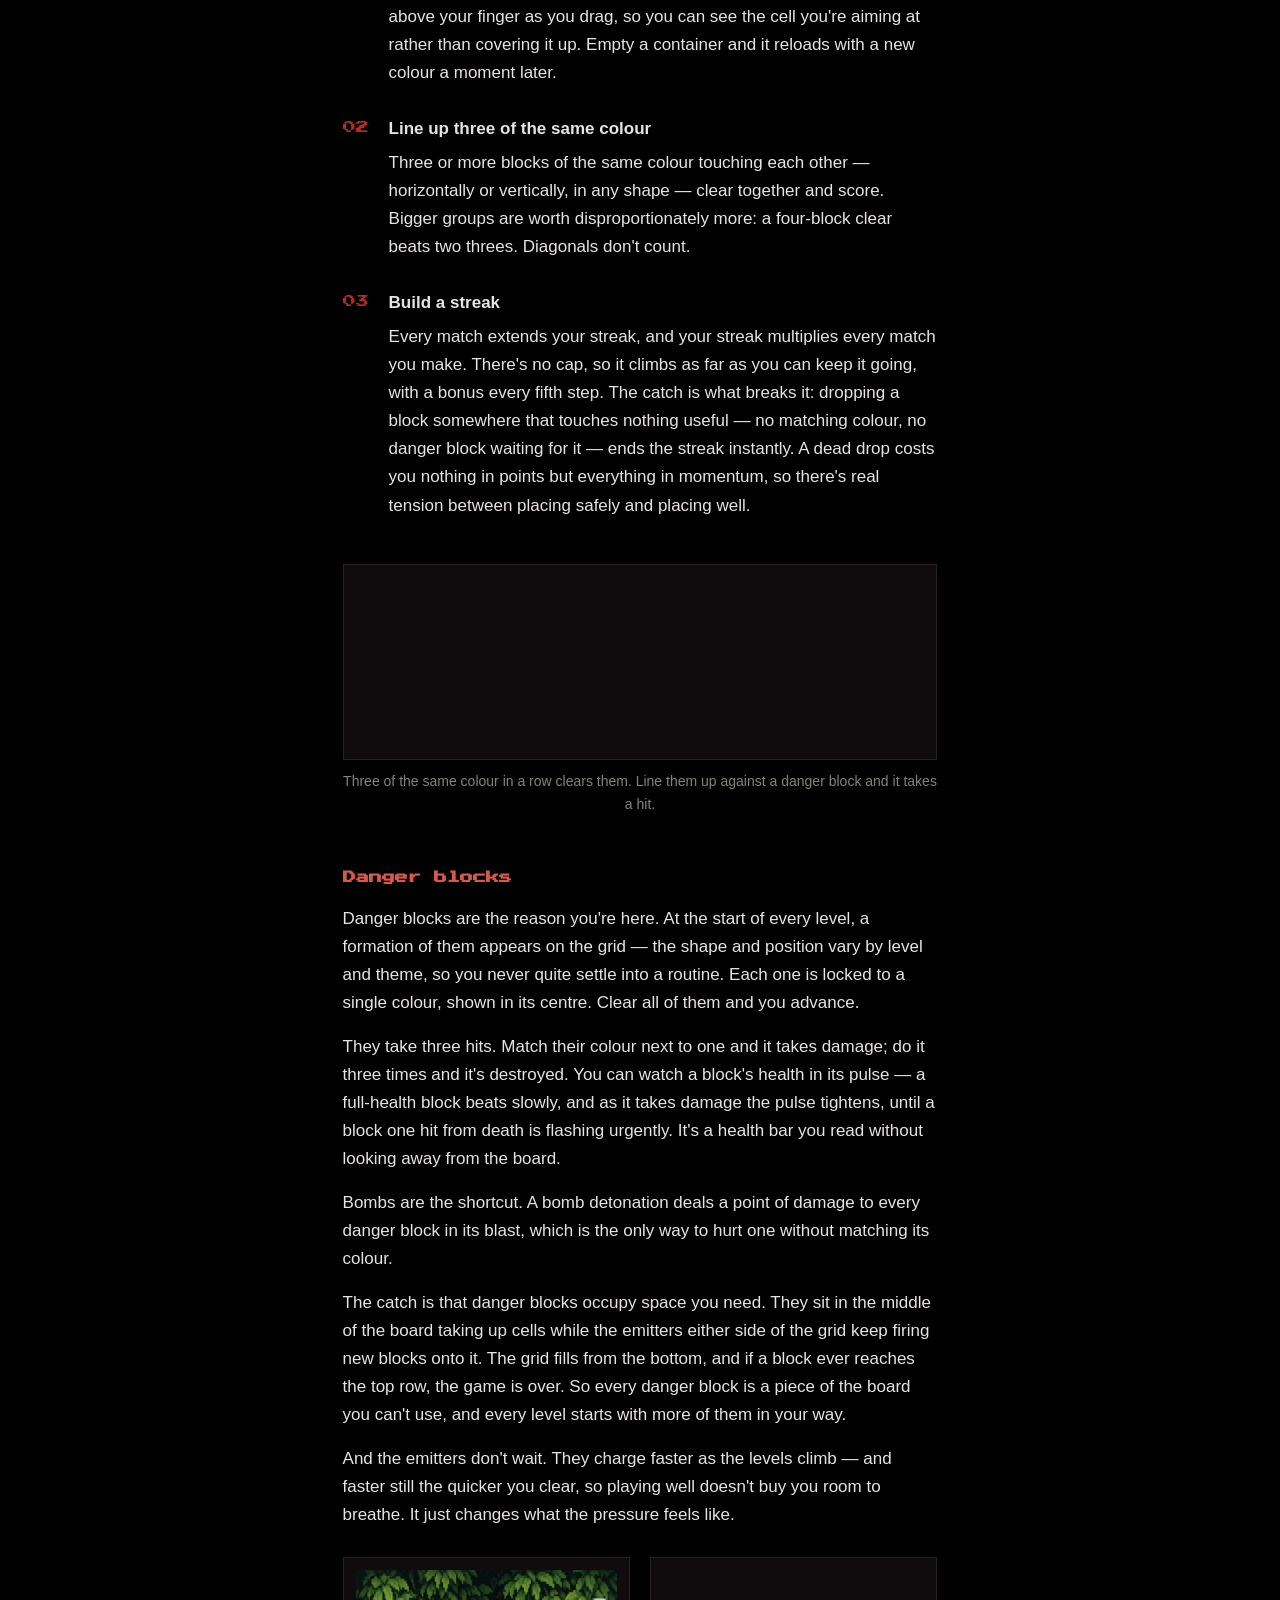
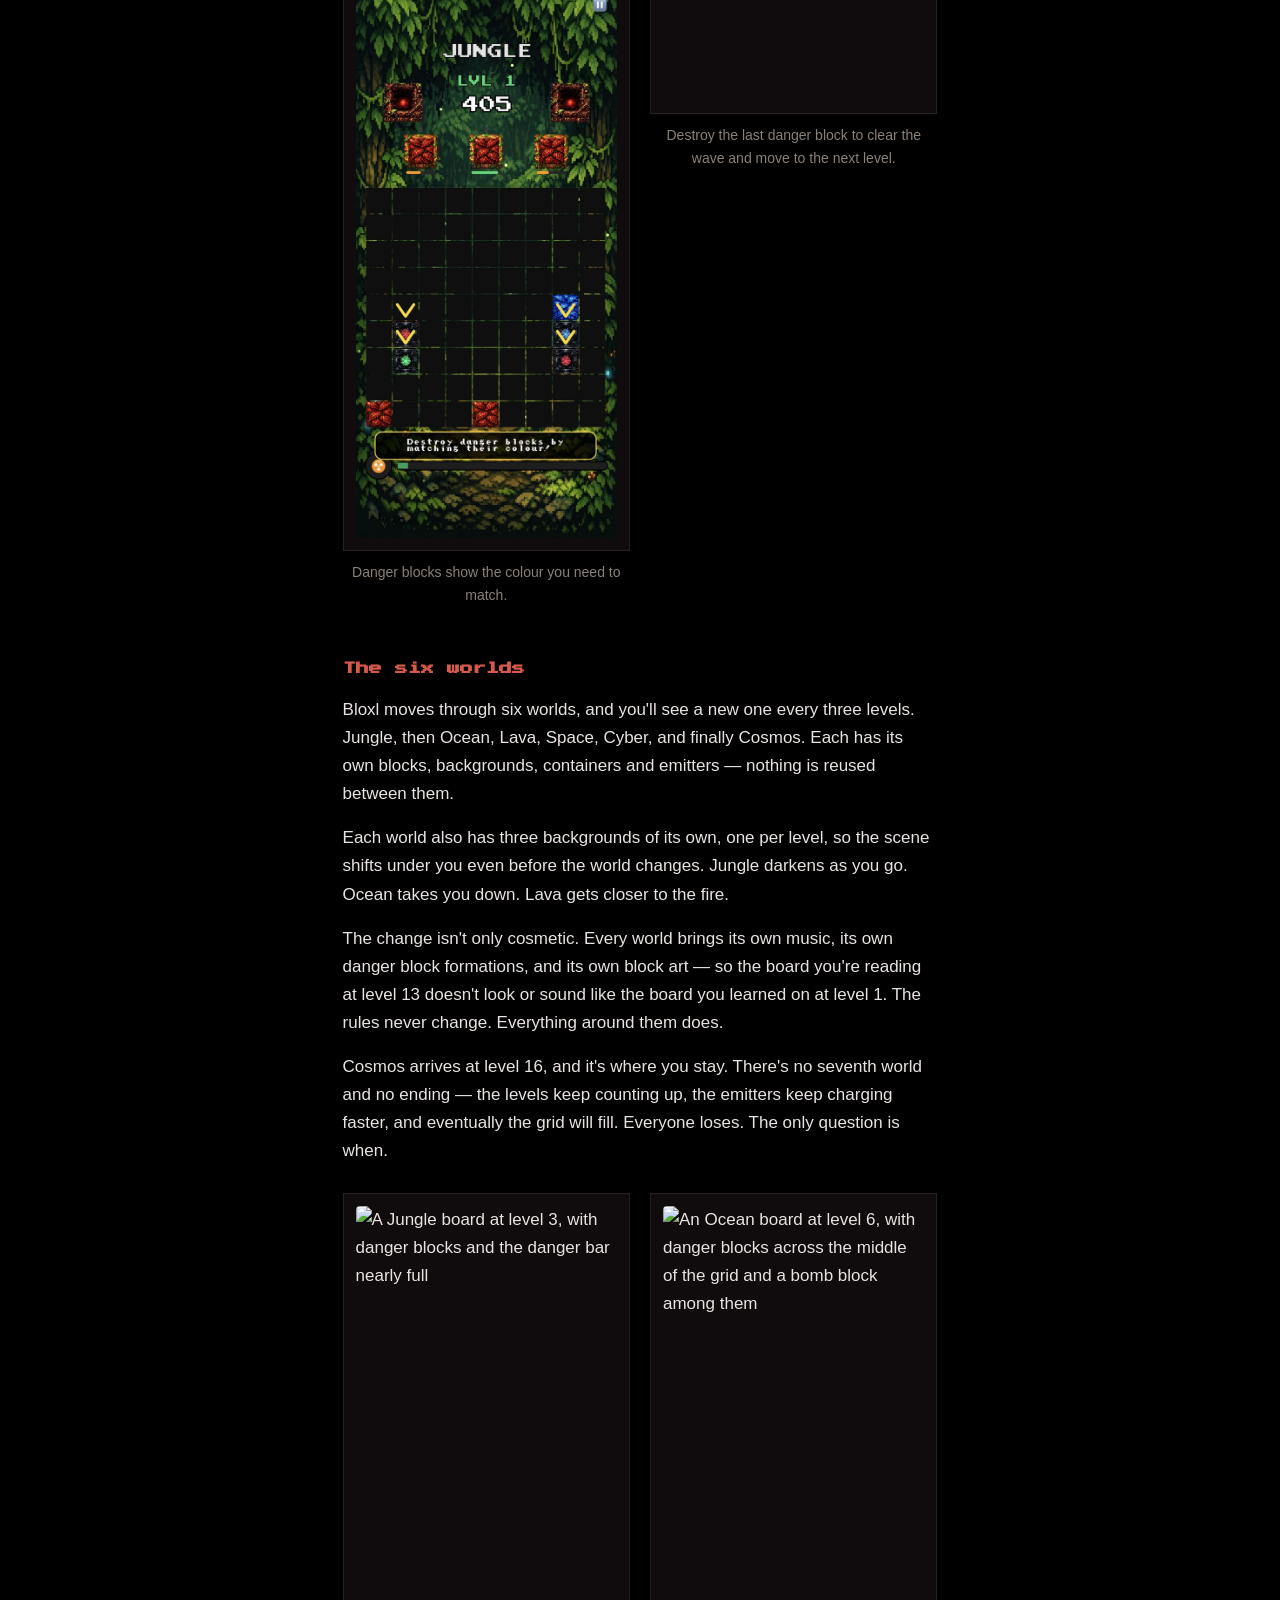
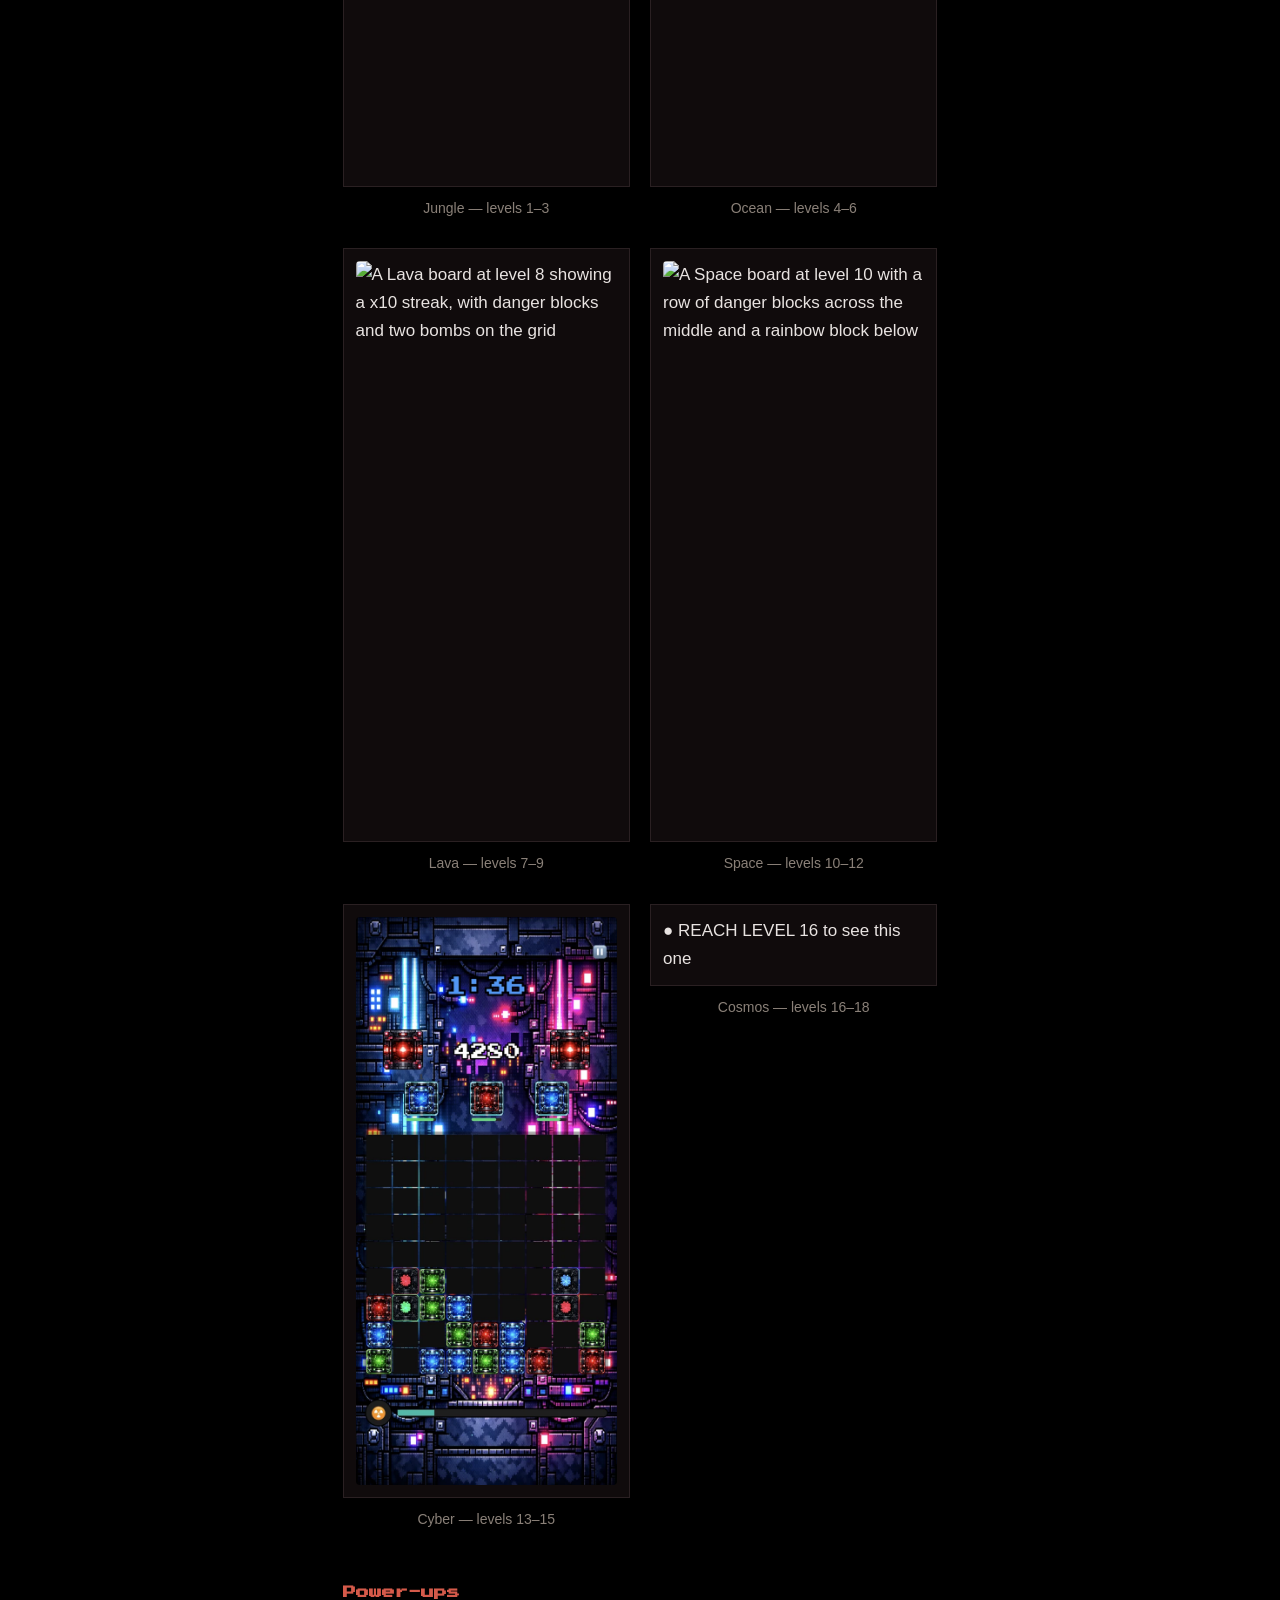
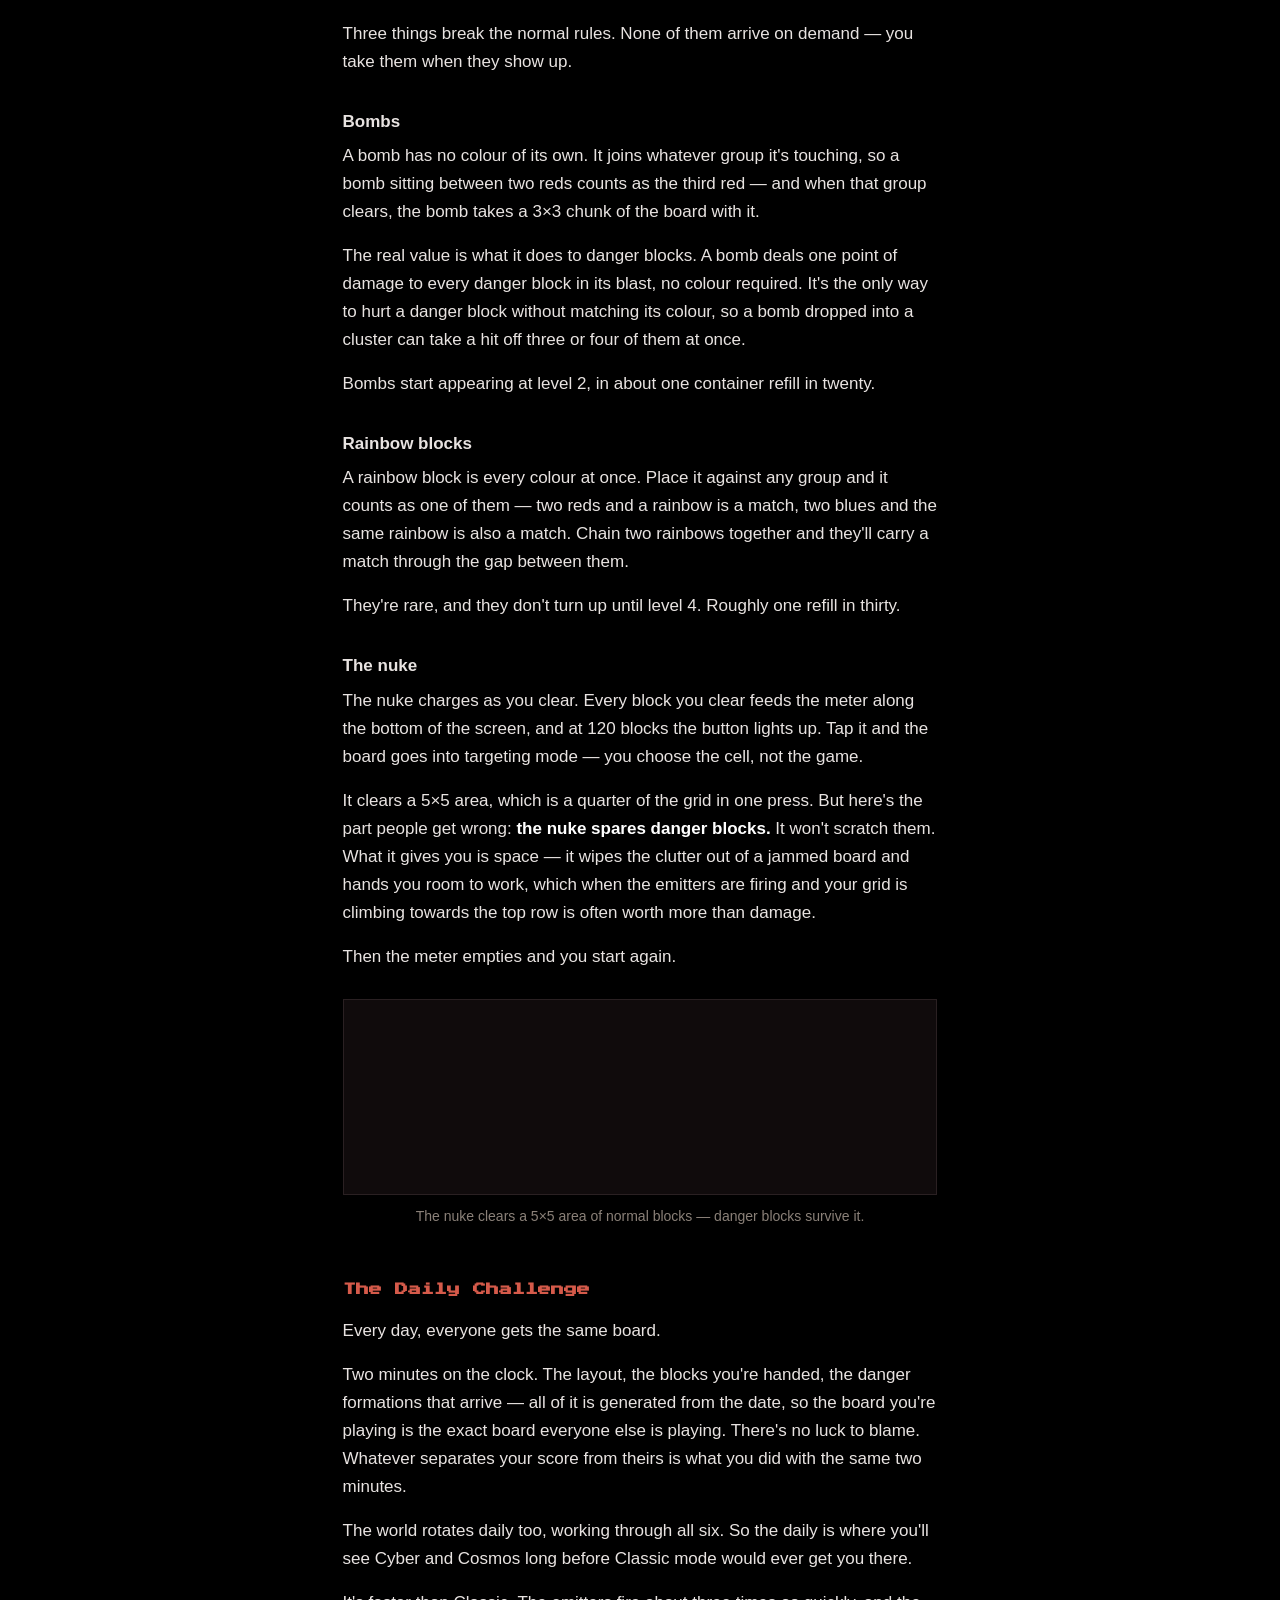
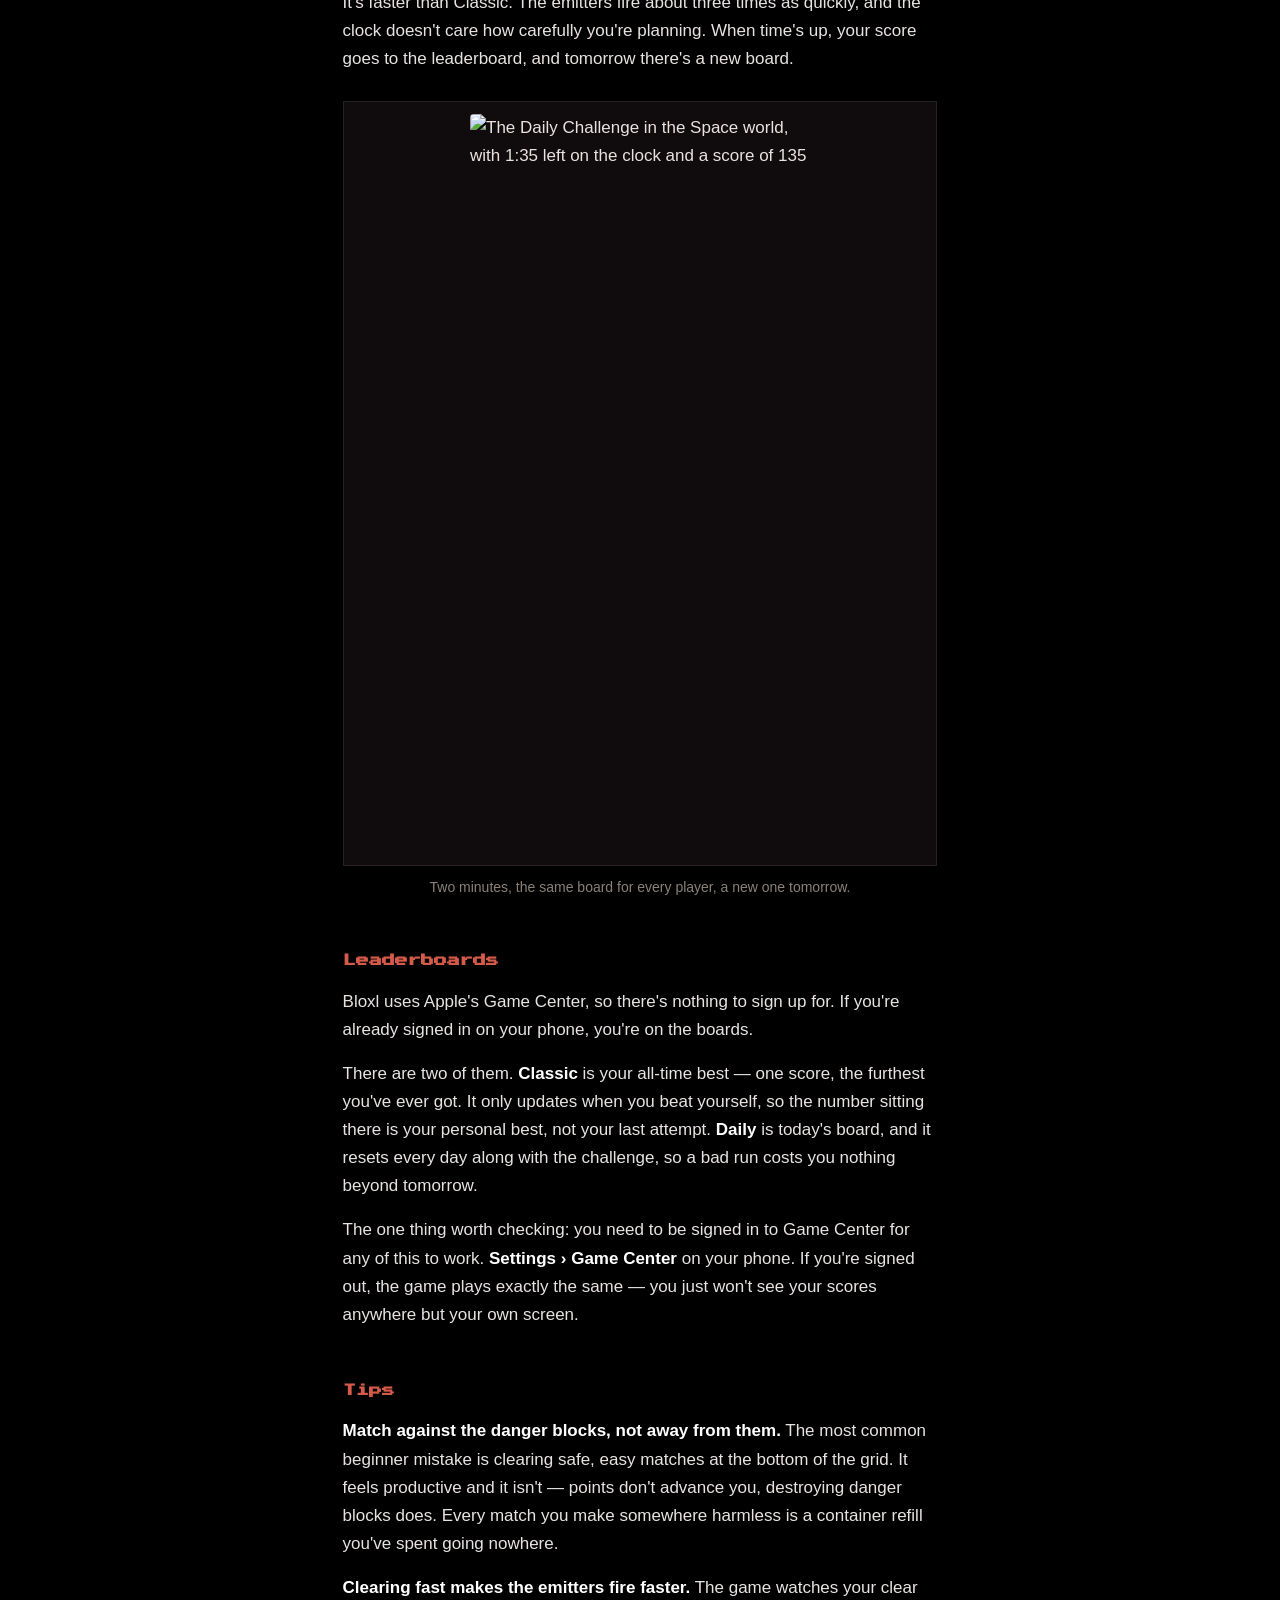
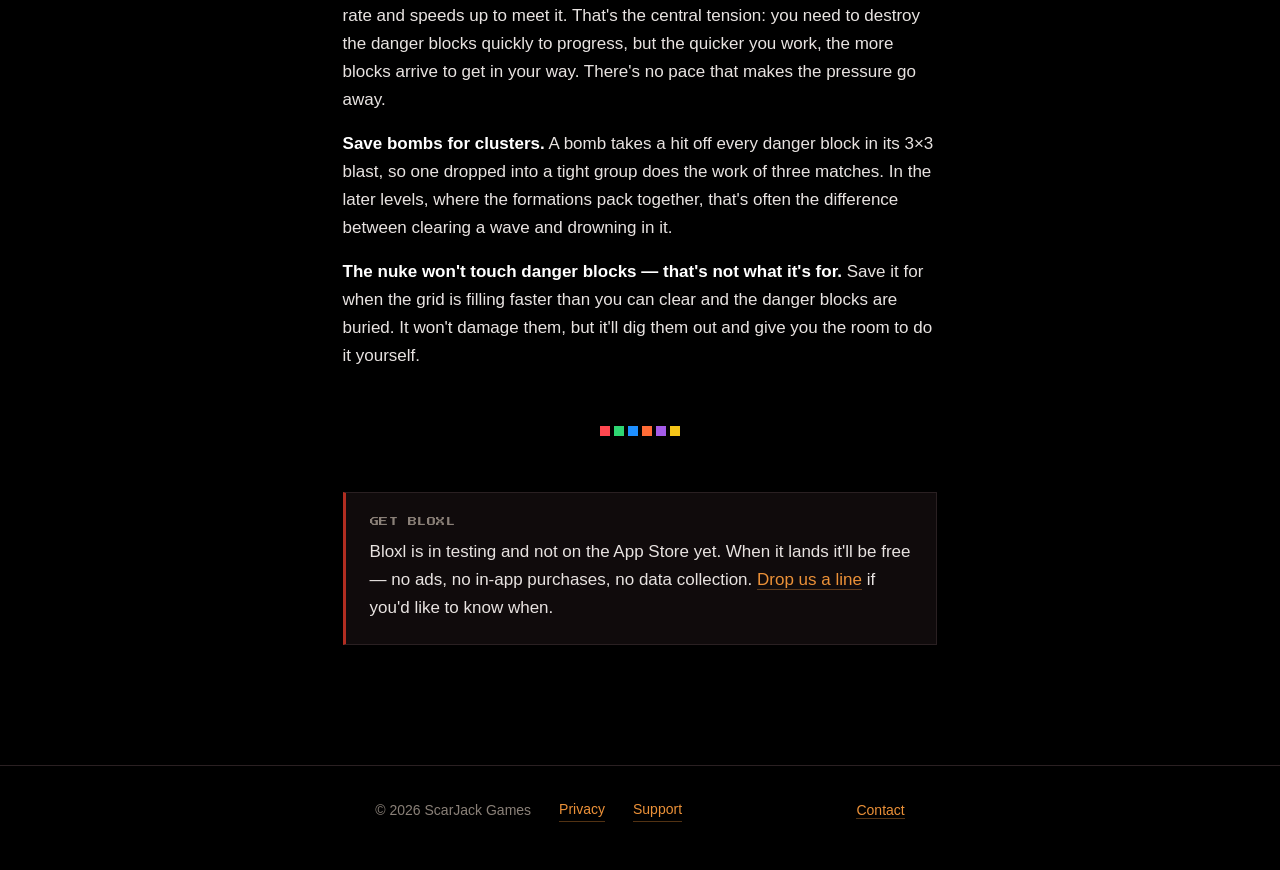
==== commit 9bec1681: "Update bloxl.html" ====
--- a/bloxl.html
+++ b/bloxl.html
@@ -277,7 +277,7 @@
        https://developer.apple.com/app-store/marketing/guidelines/
        ============================================================ -->
   <div class="card">
-    <span class="label">GET BRIXL</span>
+    <span class="label">GET BLOXL</span>
     <p>Bloxl is in testing and not on the App Store yet. When it lands it'll be free &mdash; no ads, no in-app purchases, no data collection. <a href="mailto:scarjackgames@gmail.com?subject=Bloxl">Drop us a line</a> if you'd like to know when.</p>
   </div>
 
